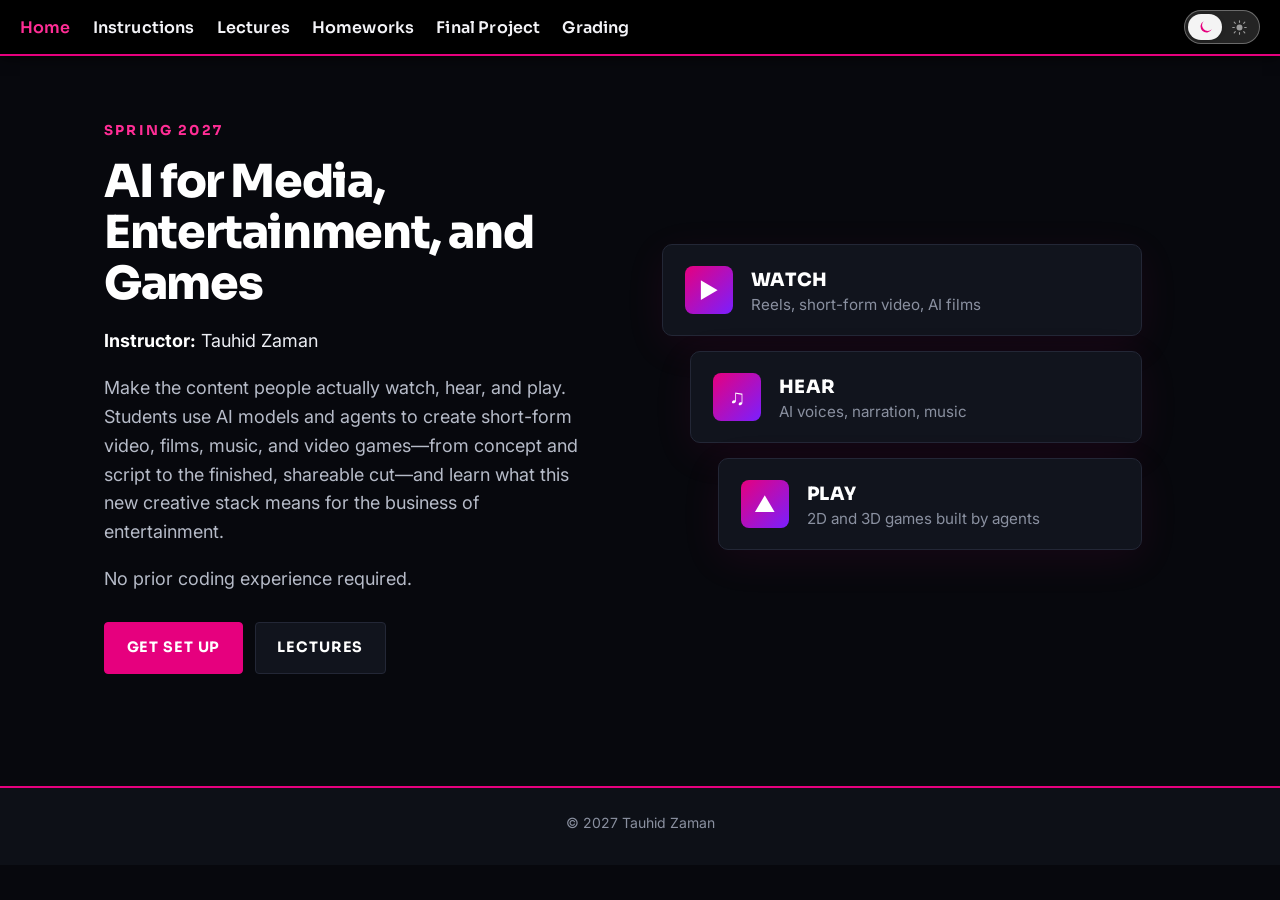
==== index.html @ 04627a1a "Initial course site: AI for Media, Entertainment, and Games (Spring 2027) Structure cloned from mgt_" ====
<!DOCTYPE html>
<html lang="en">
<head>
  <meta charset="UTF-8">
  <meta name="viewport" content="width=device-width, initial-scale=1">
  <title>AI for Media, Entertainment, and Games</title>
  <link rel="stylesheet" href="css/style.css">
  <script>!(function(){if(localStorage.getItem("theme")!=="light")document.documentElement.setAttribute("data-theme","dark");})();</script>
</head>
<body>
  <nav class="site-nav">
    <ul class="navbar">
      <li><a href="index.html" class="active">Home</a></li>
      <li><a href="instructions.html">Instructions</a></li>
      <li><a href="lectures.html">Lectures</a></li>
      <li><a href="homeworks.html">Homeworks</a></li>
      <li><a href="project_requirements.html">Final Project</a></li>
      <li><a href="grading.html">Grading</a></li>
    </ul>
    <button type="button" class="theme-toggle" id="theme-toggle" aria-label="Toggle dark mode"></button>
  </nav>

  <main class="home">
    <div class="home-hero">
      <div class="home-hero-intro">
        <p class="eyebrow">Spring 2027</p>
        <h1>AI for Media, Entertainment, and Games</h1>
        <p><strong>Instructor:</strong> Tauhid Zaman</p>
        <p class="lede">Make the content people actually watch, hear, and play. Students use AI models and agents to create short-form video, films, music, and video games—from concept and script to the finished, shareable cut—and learn what this new creative stack means for the business of entertainment.</p>
        <p class="lede">No prior coding experience required.</p>
        <div class="hero-ctas">
          <a class="btn btn-primary" href="instructions.html">Get set up</a>
          <a class="btn" href="lectures.html">Lectures</a>
        </div>
      </div>
      <div class="home-hero-art">
        <div class="stack-art" aria-hidden="true">
          <div class="stack-card">
            <span class="glyph">&#9654;</span>
            <span><span class="verb">WATCH</span><span class="what">Reels, short-form video, AI films</span></span>
          </div>
          <div class="stack-card">
            <span class="glyph">&#9835;</span>
            <span><span class="verb">HEAR</span><span class="what">AI voices, narration, music</span></span>
          </div>
          <div class="stack-card">
            <span class="glyph">&#9650;</span>
            <span><span class="verb">PLAY</span><span class="what">2D and 3D games built by agents</span></span>
          </div>
        </div>
      </div>
    </div>
  </main>

  <script src="js/theme.js"></script>

  <footer class="site-footer">
    <p>© 2027 Tauhid Zaman</p>
  </footer>
</body>
</html>
---- css/style.css ----
@import url('https://fonts.googleapis.com/css2?family=Inter:wght@400;500;600;700;800&family=Sora:wght@600;700;800&display=swap');
@import url('https://fonts.googleapis.com/css2?family=JetBrains+Mono:ital,wght@0,400;0,500;0,600;0,700;1,400&display=swap');

/* Black + pink palette. Dark is the default; [data-theme="light"] is the alt. */
:root {
  --nav-sticky-offset: 52px;
  --font-body: 'Inter', -apple-system, BlinkMacSystemFont, 'Segoe UI', sans-serif;
  --font-mono: 'JetBrains Mono', ui-monospace, 'Cascadia Code', 'Segoe UI Mono', monospace;
  --font-heading: 'Sora', var(--font-body);

  --pink: #ff2d95;
  --pink-hot: #e6007e;
  --pink-soft: #ff6bb5;

  /* light theme (used when data-theme is not "dark") */
  --brand: #d1006b;
  --brand-dark: #0a0a0f;
  --brand-light: #e6007e;
  --brand-muted: #ff6bb5;
  --brand-pale: #ffe8f3;
  --brand-pale-border: #f6c2dc;

  --bg-page: #ffffff;
  --bg-surface: #fbf4f8;
  --bg-surface-raised: #ffffff;
  --bg-nav: #0a0a0f;
  --bg-panel: #fdf9fb;

  --text-primary: #16171f;
  --text-secondary: #3c3e4c;
  --text-muted: #6b6e7d;
  --text-on-blue: #ffffff;
  --text-heading: #0a0a0f;

  --border: #ecd9e3;
  --border-strong: #e6007e;
  --shadow: rgba(10, 10, 15, 0.08);
  --shadow-strong: rgba(10, 10, 15, 0.18);

  --link: #d1006b;
  --link-hover: #0a0a0f;
  --accent: #e6007e;
  --accent-strong: #d1006b;
}

[data-theme="dark"] {
  --brand: #ff2d95;
  --brand-dark: #000000;
  --brand-light: #ff2d95;
  --brand-muted: #ff6bb5;
  --brand-pale: #1d0f18;
  --brand-pale-border: #3a1a2c;

  --bg-page: #07080d;
  --bg-surface: #0d1017;
  --bg-surface-raised: #11141d;
  --bg-nav: #000000;
  --bg-panel: #0b0d14;

  --text-primary: #eceef4;
  --text-secondary: #b6bbc8;
  --text-muted: #8a90a0;
  --text-on-blue: #ffffff;
  --text-heading: #ffffff;

  --border: #232736;
  --border-strong: #3a2030;
  --shadow: rgba(0, 0, 0, 0.35);
  --shadow-strong: rgba(0, 0, 0, 0.6);

  --link: #ff6bb5;
  --link-hover: #ffffff;
  --accent: #ff2d95;
  --accent-strong: #e6007e;
}

body {
  background-color: var(--bg-page);
  color: var(--text-primary);
  font-family: var(--font-body);
  font-size: 18px;
  line-height: 1.6;
  margin: 0;
  padding: 0;
}

.site-footer {
  margin-top: 2.5rem;
  padding: 1.5rem 1.25rem 2rem;
  text-align: center;
  border-top: 3px solid var(--brand);
  background-color: var(--bg-surface);
}

.site-footer p {
  margin: 0;
  font-size: 0.875rem;
  line-height: 1.5;
  color: var(--text-muted);
}

nav.site-nav {
  position: sticky;
  top: 0;
  z-index: 1000;
  display: flex;
  flex-wrap: wrap;
  align-items: center;
  justify-content: space-between;
  gap: 12px;
  width: 100%;
  box-sizing: border-box;
  background-color: var(--bg-nav);
  padding: 10px 20px;
  box-shadow: 0 2px 12px var(--shadow-strong);
  border-bottom: 3px solid var(--brand-dark);
  font-family: var(--font-heading);
}

.theme-toggle {
  display: inline-flex;
  align-items: center;
  justify-content: center;
  padding: 0;
  margin-left: auto;
  cursor: pointer;
  background: none;
  border: none;
  border-radius: 999px;
  transition: transform 0.2s ease;
}

.theme-toggle:hover {
  transform: scale(1.04);
}

.theme-toggle:focus-visible {
  outline: 2px solid #ffffff;
  outline-offset: 3px;
}

.theme-toggle-track {
  position: relative;
  display: grid;
  grid-template-columns: 1fr 1fr;
  align-items: center;
  width: 4.75rem;
  height: 2.125rem;
  padding: 3px;
  box-sizing: border-box;
  border-radius: 999px;
  background-color: rgba(255, 255, 255, 0.14);
  border: 1px solid rgba(255, 255, 255, 0.32);
}

.theme-toggle-thumb {
  position: absolute;
  top: 3px;
  left: 3px;
  width: calc(50% - 3px);
  height: calc(100% - 6px);
  border-radius: 999px;
  background-color: rgba(255, 255, 255, 0.95);
  box-shadow: 0 1px 4px rgba(0, 0, 0, 0.2);
  transition: transform 0.25s ease;
  z-index: 0;
}

.theme-toggle[aria-checked="false"] .theme-toggle-thumb {
  transform: translateX(calc(100% + 3px));
}

.theme-toggle-icon {
  position: relative;
  z-index: 1;
  display: flex;
  align-items: center;
  justify-content: center;
  color: rgba(255, 255, 255, 0.55);
  transition: color 0.25s ease;
}

.theme-toggle-svg {
  width: 17px;
  height: 17px;
  display: block;
}

.theme-toggle[aria-checked="true"] .theme-toggle-moon {
  color: var(--brand);
}

.theme-toggle[aria-checked="false"] .theme-toggle-sun {
  color: var(--brand);
}

.navbar {
  list-style: none;
  display: flex;
  flex-wrap: wrap;
  align-items: center;
  justify-content: flex-start;
  gap: 8px 22px;
  margin: 0;
  padding: 0;
}

.navbar li a {
  text-decoration: none;
  color: var(--text-on-blue);
  font-size: 18px;
  line-height: 1.25;
  font-weight: 600;
  letter-spacing: -0.02em;
  transition: color 0.2s ease, opacity 0.2s ease;
}

.navbar li a:hover {
  color: #ffffff;
  opacity: 0.85;
}

main {
  padding: 40px;
  text-align: center;
}

main.home {
  padding: 0;
  text-align: left;
}

main.setup-page {
  text-align: left;
}

main.setup-page h1,
main.setup-page .setup-lede,
main.setup-page .setup-callout,
main.setup-page .setup-callout p,
main.setup-page .setup-callout li,
main.setup-page .setup-step,
main.setup-page .setup-step p,
main.setup-page .setup-step li,
main.setup-page .setup-step ol,
main.setup-page .setup-step ul,
main.setup-page .setup-video p,
main.setup-page .mini {
  text-align: left;
}

main.setup-page .setup-step ol,
main.setup-page .setup-step ul {
  list-style-position: outside;
}

.home-hero {
  display: flex;
  flex-wrap: wrap;
  align-items: center;
  justify-content: center;
  gap: 2rem 2.5rem;
  max-width: 72rem;
  margin: 0 auto;
  padding: 2.5rem 40px 3rem;
  box-sizing: border-box;
  border-bottom: 4px solid var(--brand);
}

.home-hero-intro {
  flex: 1 1 18rem;
  text-align: left;
}

.home-hero-intro h1 {
  margin: 0 0 0.75rem;
  font-size: clamp(1.85rem, 3.2vw + 1.1rem, 2.85rem);
  font-weight: 700;
  line-height: 1.12;
  color: var(--text-heading);
}

.home-hero-intro p {
  color: var(--text-primary);
}

.home-hero-intro strong {
  color: var(--text-heading);
}

.home-hero-art {
  flex: 1 1 22rem;
  display: flex;
  justify-content: center;
  align-items: center;
  max-width: min(36rem, 100%);
}

.home-hero-art img {
  width: 100%;
  max-width: 32rem;
  margin-bottom: 0;
  display: block;
}

.home-hero-intro p:last-of-type {
  margin-bottom: 0;
}

@media (max-width: 640px) {
  .home-hero {
    padding-top: 1.5rem;
  }
}

h1, h2 {
  font-family: var(--font-heading);
  font-weight: 700;
  letter-spacing: -0.02em;
  line-height: 1.25;
  color: var(--text-heading);
}

.content h1,
.content h2,
.content h3 {
  scroll-margin-top: calc(var(--nav-sticky-offset) + 8px);
}

.content h2[id] {
  padding-top: 3.5rem;
}

h3 {
  color: var(--brand-light);
  font-size: 18px;
  line-height: 1.6;
  margin: 1.25rem 0 0.5rem;
}

main.main-narrow {
  max-width: 52rem;
  margin: 0 auto;
  text-align: left;
}

main.main-narrow > h1,
main.main-narrow > .page-subtitle {
  text-align: center;
}

.page-subtitle {
  color: var(--text-secondary);
  font-size: 18px;
  line-height: 1.6;
  margin: 0 0 1.75rem;
}

.final-schedule-cta {
  text-align: center;
  margin-bottom: 2rem;
}

.final-schedule-cta p {
  margin: 0;
  font-size: clamp(1.25rem, 2.8vw, 1.65rem);
  line-height: 1.45;
}

.final-schedule-cta a {
  font-size: inherit;
  font-weight: 700;
}

.assignment-box strong {
  color: var(--brand);
}

.report-sections-table,
.grading-table {
  width: 100%;
  border-collapse: collapse;
  margin: 1rem 0;
}

.report-sections-table th,
.report-sections-table td,
.grading-table th,
.grading-table td {
  border: 1px solid var(--border);
  padding: 12px 14px;
  text-align: left;
  vertical-align: top;
  color: var(--text-primary);
}

.report-sections-table th,
.grading-table th {
  background-color: var(--brand);
  color: var(--text-on-blue);
  font-weight: bold;
}

.report-sections-table tr:nth-child(even),
.grading-table tr:nth-child(even) {
  background-color: var(--bg-surface);
}

.report-sections-table td strong,
.grading-table td strong {
  color: var(--brand);
}

p, li, ul {
  font-size: 18px;
  line-height: 1.6;
  color: var(--text-primary);
}

ul {
  padding-left: 20px;
}

a {
  color: var(--link);
  font-size: 18px;
  line-height: 1.6;
}

a:hover {
  color: var(--link-hover);
}

img {
  margin-bottom: 30px;
  box-shadow: 0 4px 20px var(--shadow-strong);
  border-radius: 10px;
  max-width: 100%;
  height: auto;
  border: 2px solid var(--border);
  transition: transform 0.3s ease, box-shadow 0.3s ease;
}

img:hover {
  transform: scale(1.02);
  box-shadow: 0 8px 28px var(--shadow-strong);
}

.wrapper {
  display: flex;
  flex-direction: row;
  min-height: 100vh;
}

.sidebar {
  box-sizing: border-box;
  flex: 0 0 220px;
  width: 220px;
  min-width: 200px;
  background-color: var(--bg-nav);
  padding: 20px 20px 6rem;
  position: sticky;
  top: var(--nav-sticky-offset);
  height: calc(100vh - var(--nav-sticky-offset));
  overflow-y: auto;
  overflow-x: hidden;
  z-index: 100;
  border-right: 3px solid var(--brand-dark);
  font-family: var(--font-heading);
}

.sidebar a {
  display: block;
  color: var(--text-on-blue);
  padding: 10px 0;
  overflow-wrap: break-word;
  text-decoration: none;
  font-size: 18px;
  line-height: 1.25;
  font-weight: 600;
  letter-spacing: -0.02em;
  transition: color 0.2s ease;
}

.sidebar a:hover {
  color: var(--brand-light);
}

.content {
  flex-grow: 1;
  padding: 40px;
}

.accordion-container {
  margin: 40px auto;
  max-width: 700px;
}

.accordion {
  background-color: var(--bg-surface-raised);
  border: 1px solid var(--border-strong);
  border-radius: 8px;
  margin-bottom: 15px;
  overflow: hidden;
  box-shadow: 0 2px 8px var(--shadow);
}

.accordion-btn {
  background-color: transparent;
  color: var(--text-heading);
  font-family: inherit;
  padding: 15px;
  text-align: left;
  width: 100%;
  border: none;
  outline: none;
  font-size: 18px;
  line-height: 1.6;
  font-weight: 600;
  cursor: pointer;
  transition: background 0.2s ease, color 0.2s ease;
}

.accordion-btn:hover,
.accordion-btn.active {
  background-color: var(--brand-pale);
  color: var(--link-hover);
}

.panel {
  padding: 0 15px 15px;
  background-color: var(--bg-panel);
  display: none;
  color: var(--text-secondary);
  font-size: 18px;
  line-height: 1.6;
  border-top: 1px solid var(--border);
}

.panel a {
  color: var(--brand-light);
}

.schedule-header {
  margin-top: 40px;
  color: var(--text-heading);
  text-align: center;
}

.schedule-note {
  font-size: 18px;
  line-height: 1.6;
  max-width: 720px;
  margin: 0 auto 30px;
  text-align: center;
  color: var(--text-secondary);
}

.lecture-module-heading {
  font-size: 0.95rem;
  font-weight: 700;
  letter-spacing: 0.06em;
  text-transform: uppercase;
  color: var(--text-muted);
  margin: 2rem 0 0.75rem;
  padding-bottom: 0.35rem;
  border-bottom: 1px solid var(--border);
}

.lecture-module-heading:first-of-type {
  margin-top: 0;
}

.assignment-box {
  background-color: var(--brand-pale);
  border: 1px solid var(--brand-pale-border);
  border-left: 4px solid var(--brand);
  border-radius: 10px;
  padding: 20px;
  margin: 30px 0;
  box-shadow: 0 2px 10px var(--shadow);
}

.assignment-box h2 {
  color: var(--brand);
  margin-bottom: 10px;
}

.assignment-box ul,
.assignment-box p {
  color: var(--text-primary);
}

[data-theme="dark"] .assignment-box {
  border-left-color: var(--brand-light);
}

[data-theme="dark"] .assignment-box h2 {
  color: var(--text-heading);
}

[data-theme="dark"] .assignment-box strong {
  color: #ffb3d9;
}

[data-theme="dark"] .assignment-box p,
[data-theme="dark"] .assignment-box li {
  color: var(--text-primary);
}

[data-theme="dark"] .assignment-box a {
  color: #ffb3d9;
}

[data-theme="dark"] .assignment-box a:hover {
  color: var(--text-on-blue);
}

.colab-link img {
  height: 20px;
  vertical-align: middle;
}

table, th, td {
  font-size: 18px;
  line-height: 1.6;
}

code {
  font-family: var(--font-mono);
  font-size: 16px;
  line-height: 1.6;
  background-color: #e6007e;
  padding: 2px 8px;
  border-radius: 4px;
  border: 1px solid #0a0a0f;
  color: #ffffff;
}

[data-theme="dark"] code {
  background-color: #e6007e;
  border-color: #ff2d95;
  color: #ffffff;
}

pre.terminal,
pre.file-tree {
  background-color: var(--bg-surface);
  border: 1px solid var(--border-strong);
  border-radius: 6px;
  padding: 12px 16px;
  margin: 8px 0;
  overflow-x: auto;
  font-family: var(--font-mono);
}

pre.terminal code,
pre.file-tree code {
  background: none;
  padding: 0;
  border: none;
  font-size: 16px;
  font-family: var(--font-mono);
  color: var(--text-primary);
  border: none;
}

[data-theme="dark"] pre.terminal code,
[data-theme="dark"] pre.file-tree code {
  color: var(--text-primary);
}

ol {
  font-size: 18px;
  line-height: 1.6;
}

/* ---------- Black + pink overrides ---------- */
nav.site-nav { border-bottom: 2px solid var(--pink-hot); }
.navbar li a { color: #f3f3f7; font-family: var(--font-heading); font-size: 16px; letter-spacing: 0.01em; }
.navbar li a:hover { color: var(--pink); opacity: 1; }
.navbar li a.active { color: var(--pink); }
.theme-toggle[aria-checked="true"] .theme-toggle-moon,
.theme-toggle[aria-checked="false"] .theme-toggle-sun { color: var(--pink-hot); }
.site-footer { border-top: 2px solid var(--pink-hot); }
h1, h2 { font-family: var(--font-heading); }
h3 { color: var(--brand); }
code { background-color: #0a0a0f; border-color: #3a1a2c; color: var(--pink-soft); }
[data-theme="dark"] code { background-color: #16101a; border-color: #3a1a2c; color: var(--pink-soft); }
.accordion { border-color: var(--border); }
.accordion-btn { font-family: var(--font-heading); }
.accordion-btn:hover, .accordion-btn.active { background-color: var(--brand-pale); color: var(--brand); }
.panel a { color: var(--link); }
.lecture-module-heading { color: var(--pink-hot); font-family: var(--font-heading); }
[data-theme="dark"] .lecture-module-heading { color: var(--pink); }
.report-sections-table th, .grading-table th { background-color: #0a0a0f; color: #fff; border-color: #0a0a0f; }
[data-theme="dark"] .report-sections-table th, [data-theme="dark"] .grading-table th { background-color: #1d0f18; border-color: var(--border); }
.sidebar { border-right: 2px solid var(--pink-hot); }
.sidebar a:hover { color: var(--pink); }
img { border-color: var(--border); }

/* Home hero */
.home-hero { border-bottom: none; padding: 4rem 40px 4.5rem; }
.eyebrow { margin: 0 0 0.9rem; font-family: var(--font-heading); font-size: 0.85rem !important; font-weight: 700; letter-spacing: 0.16em; text-transform: uppercase; color: var(--pink-hot) !important; }
[data-theme="dark"] .eyebrow { color: var(--pink) !important; }
.home-hero-intro h1 { font-weight: 800; letter-spacing: -0.03em; }
.home-hero-intro .lede { color: var(--text-secondary); }
.hero-ctas { display: flex; flex-wrap: wrap; gap: 0.75rem; margin-top: 1.75rem; }
.btn { display: inline-block; padding: 0.85rem 1.35rem; font-family: var(--font-heading); font-size: 0.9rem; font-weight: 700; letter-spacing: 0.06em; text-transform: uppercase; text-decoration: none; border-radius: 4px; border: 1px solid var(--border); color: var(--text-heading); background: var(--bg-surface-raised); transition: border-color .2s, color .2s, background .2s; }
.btn:hover { border-color: var(--pink); color: var(--pink); }
.btn-primary { background: var(--pink-hot); border-color: var(--pink-hot); color: #fff; }
.btn-primary:hover { background: var(--pink); border-color: var(--pink); color: #fff; }
.stack-art { position: relative; width: 100%; max-width: 30rem; display: grid; gap: 0.9rem; }
.stack-card { display: flex; align-items: center; gap: 1.1rem; padding: 1.25rem 1.4rem; border-radius: 10px; background: var(--bg-surface-raised); border: 1px solid var(--border); box-shadow: 0 10px 40px var(--shadow); }
.stack-card:nth-child(2) { margin-left: 1.75rem; }
.stack-card:nth-child(3) { margin-left: 3.5rem; }
.stack-card .glyph { flex: 0 0 3rem; height: 3rem; border-radius: 8px; display: grid; place-items: center; background: linear-gradient(135deg, var(--pink-hot), #7a1fff); color: #fff; font-size: 1.35rem; }
.stack-card .verb { display: block; font-family: var(--font-heading); font-weight: 800; font-size: 1.15rem; color: var(--text-heading); letter-spacing: 0.02em; }
.stack-card .what { display: block; font-size: 0.95rem; color: var(--text-muted); line-height: 1.4; }
[data-theme="dark"] .stack-card { box-shadow: 0 10px 40px rgba(230, 0, 126, 0.08); }
@media (max-width: 640px) {
  .home-hero { padding: 2rem 16px 3rem; }
  .stack-card:nth-child(2), .stack-card:nth-child(3) { margin-left: 0; }
}

.coming-soon { margin: 2rem auto; max-width: 700px; padding: 2rem 1.5rem; border: 1px dashed var(--border); border-radius: 10px; background: var(--bg-surface); color: var(--text-secondary); }
.coming-soon strong { color: var(--brand); }
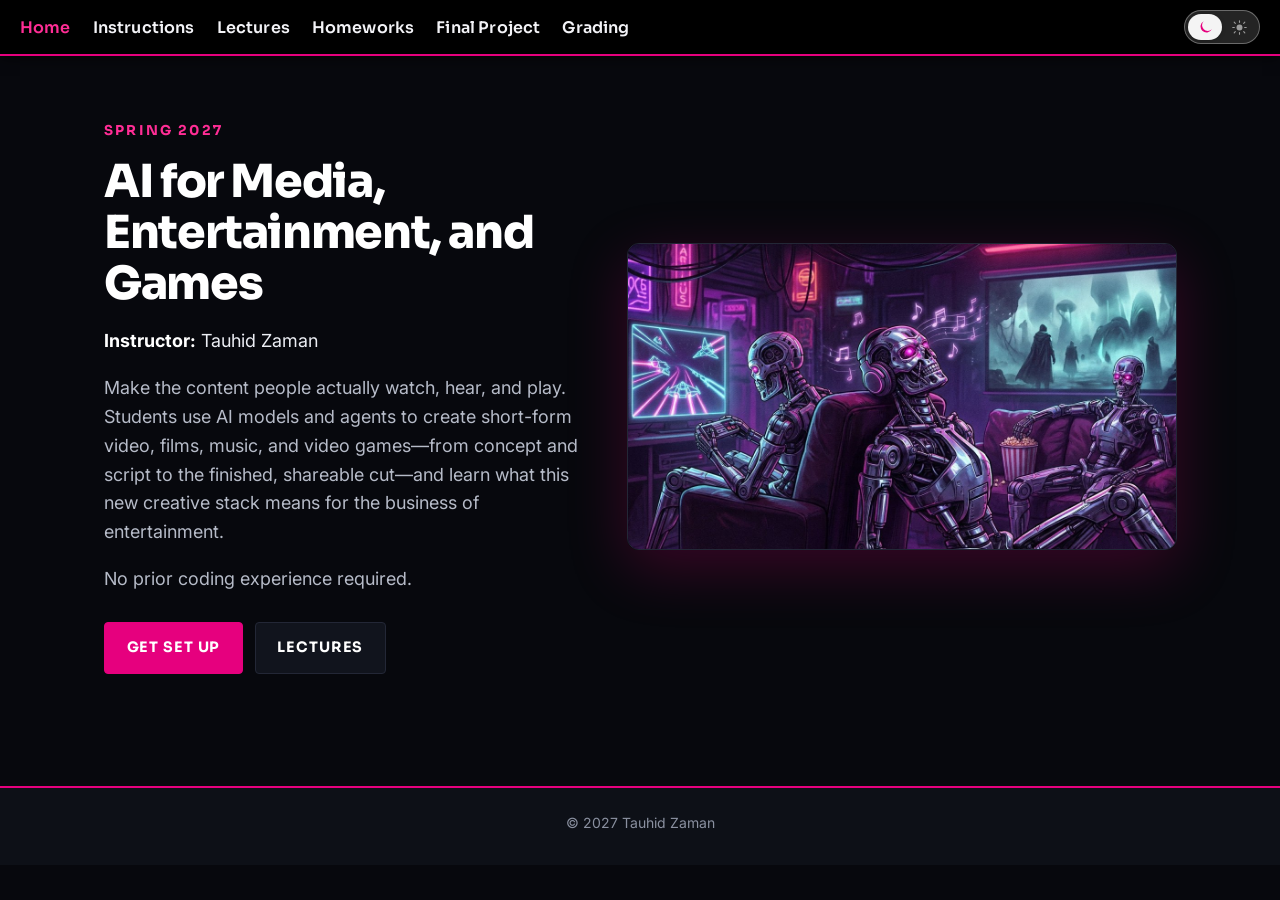
==== commit e21edad4: "Home: add Gemini-generated hero image of robots gaming, listening, and watching Co-Authored-By: Clau" ====
--- a/index.html
+++ b/index.html
@@ -34,20 +34,8 @@
         </div>
       </div>
       <div class="home-hero-art">
-        <div class="stack-art" aria-hidden="true">
-          <div class="stack-card">
-            <span class="glyph">&#9654;</span>
-            <span><span class="verb">WATCH</span><span class="what">Reels, short-form video, AI films</span></span>
-          </div>
-          <div class="stack-card">
-            <span class="glyph">&#9835;</span>
-            <span><span class="verb">HEAR</span><span class="what">AI voices, narration, music</span></span>
-          </div>
-          <div class="stack-card">
-            <span class="glyph">&#9650;</span>
-            <span><span class="verb">PLAY</span><span class="what">2D and 3D games built by agents</span></span>
-          </div>
-        </div>
+        <img class="hero-img" src="images/hero.jpg" alt="Chrome robots with glowing pink eyes playing a video game, listening to music on headphones, and watching a movie with popcorn">
+
       </div>
     </div>
   </main>
--- a/css/style.css
+++ b/css/style.css
@@ -725,3 +725,7 @@
 
 .coming-soon { margin: 2rem auto; max-width: 700px; padding: 2rem 1.5rem; border: 1px dashed var(--border); border-radius: 10px; background: var(--bg-surface); color: var(--text-secondary); }
 .coming-soon strong { color: var(--brand); }
+
+.home-hero-art { max-width: min(40rem, 100%); }
+.home-hero-art img.hero-img { max-width: 100%; border: 1px solid var(--border); border-radius: 12px; box-shadow: 0 18px 60px rgba(230, 0, 126, 0.22); }
+.home-hero-art img.hero-img:hover { transform: none; }
